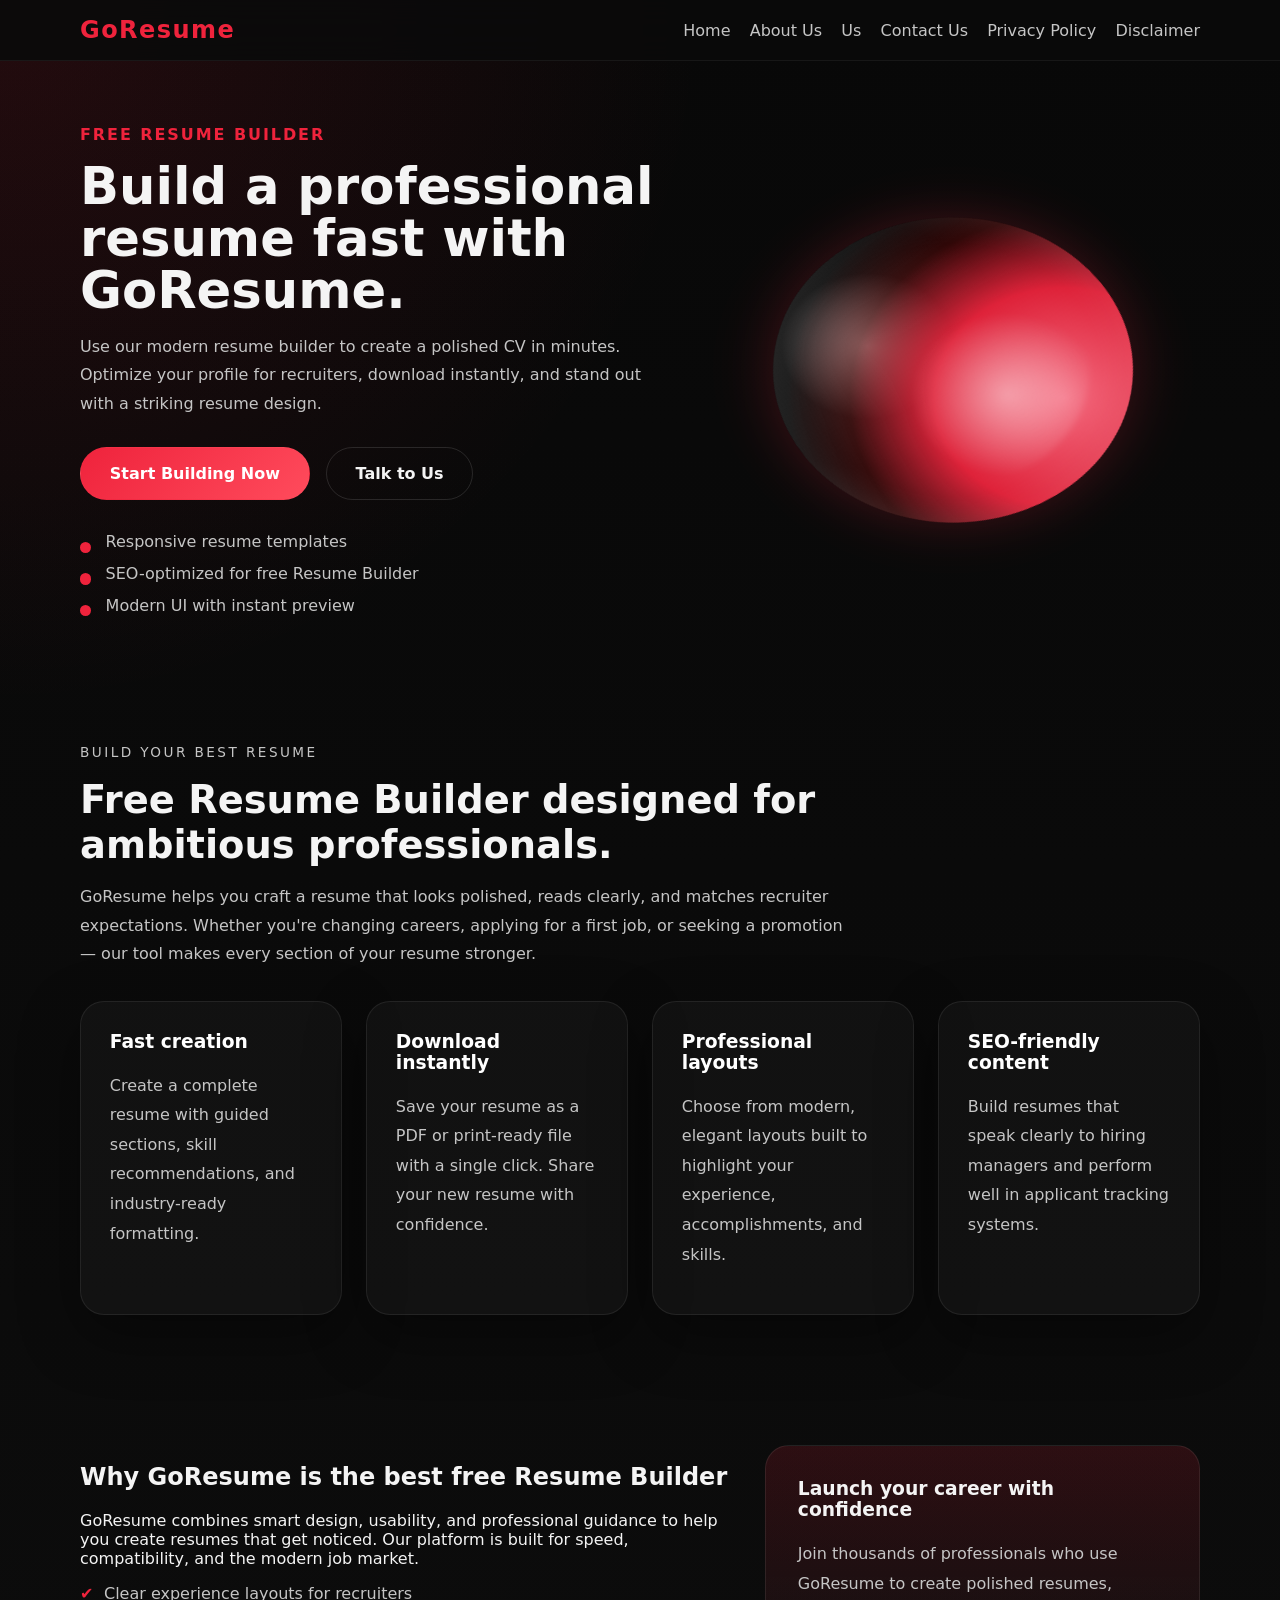
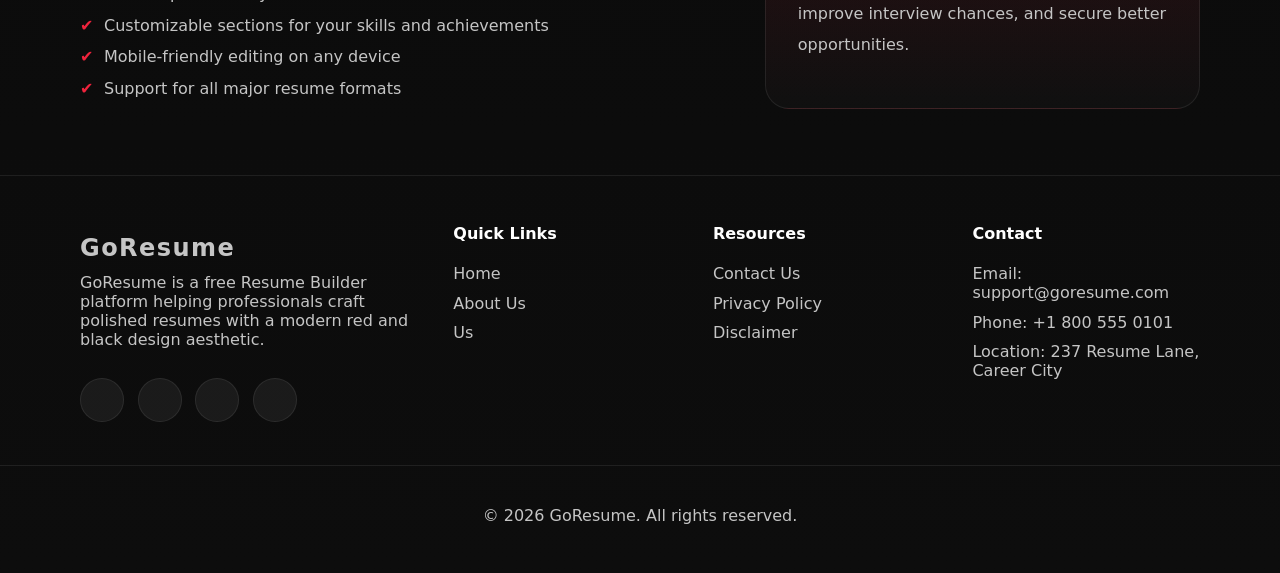
==== index.html @ 2c6f9b7a "Add GoResume website pages and styles for GitHub Pages deployment" ====
<!DOCTYPE html>
<html lang="en">
<head>
  <meta charset="UTF-8" />
  <meta name="viewport" content="width=device-width, initial-scale=1.0" />
  <title>GoResume – Free Resume Builder | Modern Resume Creator</title>
  <meta name="description" content="GoResume is a free Resume Builder offering a modern, responsive resume creation experience. Build professional resumes online with easy templates and instant export." />
  <link rel="stylesheet" href="styles.css" />
</head>
<body>
  <header class="site-header">
    <div class="container header-inner">
      <a href="index.html" class="brand">GoResume</a>
      <nav class="site-nav" aria-label="Primary navigation">
        <a href="index.html">Home</a>
        <a href="about.html">About Us</a>
        <a href="us.html">Us</a>
        <a href="contact.html">Contact Us</a>
        <a href="privacy-policy.html">Privacy Policy</a>
        <a href="disclaimer.html">Disclaimer</a>
      </nav>
      <button class="nav-toggle" aria-label="Toggle navigation" aria-expanded="false">Menu</button>
    </div>
  </header>

  <main>
    <section class="hero-section">
      <div class="container hero-grid">
        <div class="hero-copy">
          <span class="eyebrow">Free Resume Builder</span>
          <h1>Build a professional resume fast with GoResume.</h1>
          <p>Use our modern resume builder to create a polished CV in minutes. Optimize your profile for recruiters, download instantly, and stand out with a striking resume design.</p>
          <div class="hero-actions">
            <a href="#resume-tool" class="btn btn-primary">Start Building Now</a>
            <a href="contact.html" class="btn btn-secondary">Talk to Us</a>
          </div>
          <ul class="hero-features">
            <li>Responsive resume templates</li>
            <li>SEO-optimized for free Resume Builder</li>
            <li>Modern UI with instant preview</li>
          </ul>
        </div>
        <div class="hero-visual">
          <div class="sphere" aria-hidden="true"></div>
        </div>
      </div>
    </section>

    <section id="resume-tool" class="content-section">
      <div class="container">
        <div class="section-intro">
          <p class="section-label">Build your best resume</p>
          <h2>Free Resume Builder designed for ambitious professionals.</h2>
          <p>GoResume helps you craft a resume that looks polished, reads clearly, and matches recruiter expectations. Whether you're changing careers, applying for a first job, or seeking a promotion — our tool makes every section of your resume stronger.</p>
        </div>
        <div class="feature-grid">
          <article class="feature-card">
            <h3>Fast creation</h3>
            <p>Create a complete resume with guided sections, skill recommendations, and industry-ready formatting.</p>
          </article>
          <article class="feature-card">
            <h3>Download instantly</h3>
            <p>Save your resume as a PDF or print-ready file with a single click. Share your new resume with confidence.</p>
          </article>
          <article class="feature-card">
            <h3>Professional layouts</h3>
            <p>Choose from modern, elegant layouts built to highlight your experience, accomplishments, and skills.</p>
          </article>
          <article class="feature-card">
            <h3>SEO-friendly content</h3>
            <p>Build resumes that speak clearly to hiring managers and perform well in applicant tracking systems.</p>
          </article>
        </div>
      </div>
    </section>

    <section class="home-content content-section">
      <div class="container">
        <div class="two-column">
          <div>
            <h2>Why GoResume is the best free Resume Builder</h2>
            <p>GoResume combines smart design, usability, and professional guidance to help you create resumes that get noticed. Our platform is built for speed, compatibility, and the modern job market.</p>
            <ul>
              <li>Clear experience layouts for recruiters</li>
              <li>Customizable sections for your skills and achievements</li>
              <li>Mobile-friendly editing on any device</li>
              <li>Support for all major resume formats</li>
            </ul>
          </div>
          <div class="stat-box">
            <h3>Launch your career with confidence</h3>
            <p>Join thousands of professionals who use GoResume to create polished resumes, improve interview chances, and secure better opportunities.</p>
          </div>
        </div>
      </div>
    </section>
  </main>

  <footer class="site-footer">
    <div class="container footer-grid">
      <div class="footer-col about-col">
        <a href="index.html" class="footer-logo">GoResume</a>
        <p>GoResume is a free Resume Builder platform helping professionals craft polished resumes with a modern red and black design aesthetic.</p>
        <div class="social-links">
          <a href="#" class="social-icon facebook" aria-label="Facebook"></a>
          <a href="#" class="social-icon twitter" aria-label="Twitter"></a>
          <a href="#" class="social-icon linkedin" aria-label="LinkedIn"></a>
          <a href="#" class="social-icon instagram" aria-label="Instagram"></a>
        </div>
      </div>
      <div class="footer-col">
        <h4>Quick Links</h4>
        <a href="index.html">Home</a>
        <a href="about.html">About Us</a>
        <a href="us.html">Us</a>
      </div>
      <div class="footer-col">
        <h4>Resources</h4>
        <a href="contact.html">Contact Us</a>
        <a href="privacy-policy.html">Privacy Policy</a>
        <a href="disclaimer.html">Disclaimer</a>
      </div>
      <div class="footer-col">
        <h4>Contact</h4>
        <p>Email: support@goresume.com</p>
        <p>Phone: +1 800 555 0101</p>
        <p>Location: 237 Resume Lane, Career City</p>
      </div>
    </div>
    <div class="footer-bottom">
      <p>&copy; 2026 GoResume. All rights reserved.</p>
    </div>
  </footer>

  <script src="script.js"></script>
</body>
</html>
---- styles.css ----
/* Global styles */
:root {
  color-scheme: dark;
  --bg: #070606;
  --surface: #121212;
  --surface-strong: #1a1a1a;
  --text: #f4f4f4;
  --muted: #c5c5c5;
  --red: #ef233c;
  --red-soft: #ba1a2f;
  --border: rgba(255,255,255,0.08);
  --shadow: 0 20px 60px rgba(0,0,0,0.4);
}

* {
  box-sizing: border-box;
}

html, body {
  margin: 0;
  min-height: 100%;
  scroll-behavior: smooth;
  background: radial-gradient(circle at top left, rgba(239,35,60,0.12), transparent 28%), linear-gradient(180deg, #080808 0%, #0d0d0d 100%);
  color: var(--text);
  font-family: Inter, ui-sans-serif, system-ui, -apple-system, BlinkMacSystemFont, "Segoe UI", sans-serif;
}

img, svg {
  max-width: 100%;
}

a {
  color: inherit;
  text-decoration: none;
}

button, input, textarea {
  font: inherit;
}

.container {
  width: min(1120px, calc(100% - 2rem));
  margin: 0 auto;
}

.site-header {
  position: sticky;
  top: 0;
  z-index: 20;
  backdrop-filter: blur(18px);
  background: rgba(10, 10, 10, 0.9);
  border-bottom: 1px solid rgba(255,255,255,0.06);
}

.header-inner {
  display: flex;
  align-items: center;
  justify-content: space-between;
  gap: 1rem;
  padding: 1rem 0;
}

.brand, .footer-logo {
  font-size: 1.5rem;
  font-weight: 700;
  letter-spacing: 0.06em;
  color: var(--red);
}

.site-nav {
  display: flex;
  flex-wrap: wrap;
  gap: 1.2rem;
}

.site-nav a {
  color: var(--muted);
  transition: color 0.2s ease, transform 0.2s ease;
}

.site-nav a:hover {
  color: var(--text);
  transform: translateY(-1px);
}

.nav-toggle {
  display: none;
  background: none;
  border: 1px solid rgba(255,255,255,0.12);
  color: var(--text);
  padding: 0.7rem 1rem;
  border-radius: 999px;
  cursor: pointer;
}

.hero-section {
  padding: 4rem 0 3rem;
}

.hero-grid {
  display: grid;
  grid-template-columns: 1.2fr 1fr;
  gap: 2rem;
  align-items: center;
}

.hero-copy {
  max-width: 620px;
}

.eyebrow {
  display: inline-flex;
  align-items: center;
  gap: 0.5rem;
  color: var(--red);
  font-weight: 700;
  text-transform: uppercase;
  letter-spacing: 0.12em;
  margin-bottom: 1rem;
}

.hero-copy h1 {
  font-size: clamp(2.6rem, 4vw, 4rem);
  line-height: 1.02;
  margin: 0 0 1rem;
}

.hero-copy p {
  max-width: 43rem;
  margin: 0 0 1.75rem;
  color: var(--muted);
  line-height: 1.8;
}

.hero-actions {
  display: flex;
  flex-wrap: wrap;
  gap: 1rem;
  margin-bottom: 2rem;
}

.btn {
  display: inline-flex;
  align-items: center;
  justify-content: center;
  padding: 1rem 1.8rem;
  border-radius: 999px;
  border: 1px solid transparent;
  transition: transform 0.2s ease, background-color 0.2s ease, border-color 0.2s ease;
  font-weight: 600;
}

.btn:hover {
  transform: translateY(-2px);
}

.btn-primary {
  background: linear-gradient(135deg, var(--red), #ff4b5c);
  color: #fff;
}

.btn-secondary {
  background: transparent;
  color: var(--text);
  border-color: rgba(255,255,255,0.12);
}

.hero-features {
  display: grid;
  gap: 0.8rem;
  color: var(--muted);
  list-style: none;
  padding: 0;
  margin: 0;
}

.hero-features li {
  position: relative;
  padding-left: 1.6rem;
}

.hero-features li::before {
  content: "";
  position: absolute;
  left: 0;
  top: 0.6rem;
  width: 0.7rem;
  height: 0.7rem;
  background: var(--red);
  border-radius: 50%;
}

.hero-visual {
  display: grid;
  place-items: center;
}

.sphere {
  width: min(360px, 70vw);
  aspect-ratio: 1 / 1;
  border-radius: 50%;
  background: radial-gradient(circle at 30% 25%, rgba(255,112,133,0.95), rgba(239,35,60,0.92) 35%, rgba(101,0,0,0.4) 58%, transparent 75%), radial-gradient(circle at 65% 70%, rgba(255,233,233,0.6), rgba(255,255,255,0.06) 25%, transparent 42%), linear-gradient(180deg, rgba(255,255,255,0.08), rgba(0,0,0,0.1));
  box-shadow: 0 0 60px rgba(239,35,60,0.24), inset 0 0 40px rgba(255,255,255,0.1);
  transform: rotateX(32deg) rotateY(0deg) rotateZ(145deg);
  animation: spin 14s linear infinite;
  position: relative;
}

.sphere::after {
  content: "";
  position: absolute;
  inset: 12%;
  border-radius: 50%;
  background: radial-gradient(circle at 40% 30%, rgba(255,255,255,0.45), transparent 38%);
  filter: blur(3px);
}

@keyframes spin {
  to {
    transform: rotateX(32deg) rotateY(360deg) rotateZ(145deg);
  }
}

.content-section {
  padding: 4rem 0;
}

.section-intro {
  max-width: 770px;
  margin-bottom: 2rem;
}

.section-label {
  color: var(--red);
  text-transform: uppercase;
  letter-spacing: 0.18em;
  font-size: 0.85rem;
  margin-bottom: 0.75rem;
  display: inline-block;
}

.section-intro h2 {
  font-size: clamp(2rem, 3vw, 2.8rem);
  margin: 0 0 1rem;
}

.section-intro p {
  color: var(--muted);
  line-height: 1.8;
}

.feature-grid {
  display: grid;
  grid-template-columns: repeat(auto-fit, minmax(220px, 1fr));
  gap: 1.5rem;
}

.feature-card {
  padding: 1.8rem;
  background: rgba(255,255,255,0.03);
  border: 1px solid rgba(255,255,255,0.08);
  border-radius: 24px;
  box-shadow: var(--shadow);
}

.feature-card h3 {
  margin-top: 0;
  color: #fff;
}

.feature-card p {
  color: var(--muted);
  line-height: 1.85;
}

.home-content .two-column {
  display: grid;
  grid-template-columns: 1.2fr 0.8fr;
  gap: 2rem;
  align-items: center;
}

.home-content ul {
  list-style: none;
  padding: 0;
  margin: 1rem 0 0;
  color: var(--muted);
}

.home-content li {
  margin-bottom: 0.8rem;
  position: relative;
  padding-left: 1.5rem;
}

.home-content li::before {
  content: "✔";
  position: absolute;
  left: 0;
  top: 0;
  color: var(--red);
}

.stat-box {
  padding: 2rem;
  background: linear-gradient(180deg, rgba(239,35,60,0.15), rgba(255,255,255,0.02));
  border: 1px solid rgba(255,255,255,0.08);
  border-radius: 24px;
}

.stat-box h3 {
  margin-top: 0;
}

.stat-box p {
  color: var(--muted);
  line-height: 1.9;
}

.page-hero {
  padding: 4.5rem 0 3rem;
  background: radial-gradient(circle at top right, rgba(239,35,60,0.12), transparent 35%), linear-gradient(180deg, #090909 0%, #0f0f0f 100%);
}

.page-hero h1 {
  font-size: clamp(2.6rem, 4vw, 3.6rem);
  margin: 0 0 1rem;
}

.page-hero p {
  max-width: 42rem;
  color: var(--muted);
  line-height: 1.8;
}

.about-grid, .contact-grid {
  display: grid;
  gap: 2rem;
}

.about-grid {
  grid-template-columns: 1fr 1fr;
}

.about-grid h3,
.contact-info h2,
.policy-content h2 {
  margin-top: 0;
  color: #fff;
}

.about-story,
.policy-content div {
  margin-top: 2rem;
}

.contact-section {
  padding-bottom: 5rem;
}

.contact-grid {
  grid-template-columns: 1.1fr 0.9fr;
}

.contact-form {
  display: grid;
  gap: 1rem;
  background: rgba(255,255,255,0.03);
  border: 1px solid rgba(255,255,255,0.08);
  padding: 2rem;
  border-radius: 24px;
}

.contact-form label {
  display: grid;
  gap: 0.5rem;
  font-size: 0.95rem;
  color: var(--muted);
}

.contact-form input,
.contact-form textarea {
  width: 100%;
  border: 1px solid rgba(255,255,255,0.12);
  background: rgba(255,255,255,0.04);
  color: var(--text);
  border-radius: 16px;
  padding: 0.95rem 1rem;
  outline: none;
  transition: border-color 0.2s ease, background-color 0.2s ease;
}

.contact-form input:focus,
.contact-form textarea:focus {
  border-color: var(--red);
  background: rgba(255,255,255,0.08);
}

.site-footer {
  padding: 3rem 0 2rem;
  border-top: 1px solid rgba(255,255,255,0.08);
}

.footer-grid {
  display: grid;
  grid-template-columns: 1.5fr 1fr 1fr 1fr;
  gap: 2rem;
}

.footer-col h4 {
  margin-top: 0;
  color: #fff;
}

.footer-col p,
.footer-col a {
  color: var(--muted);
  display: block;
  margin: 0.65rem 0;
}

.footer-col a:hover {
  color: #fff;
}

.footer-bottom {
  margin-top: 2rem;
  border-top: 1px solid rgba(255,255,255,0.08);
  padding-top: 1.5rem;
  color: var(--muted);
  text-align: center;
}

.social-links {
  display: flex;
  gap: 0.85rem;
  margin-top: 1.2rem;
}

.social-icon {
  display: inline-flex;
  width: 44px;
  height: 44px;
  border-radius: 50%;
  background: rgba(255,255,255,0.06);
  border: 1px solid rgba(255,255,255,0.08);
  transition: transform 0.2s ease, background-color 0.2s ease, box-shadow 0.2s ease;
}

.social-icon:hover {
  transform: translateY(-2px);
  box-shadow: 0 12px 30px rgba(239,35,60,0.25);
}

.social-icon::before {
  content: "";
  width: 16px;
  height: 16px;
  margin: auto;
  background-size: cover;
  background-repeat: no-repeat;
}

.social-icon.facebook:hover {
  background: #1877f2;
}

.social-icon.twitter:hover {
  background: #1da1f2;
}

.social-icon.linkedin:hover {
  background: #0077b5;
}

.social-icon.instagram:hover {
  background: radial-gradient(circle at 30% 30%, #feda75, #d6249f 40%, #285aeb 70%);
}

.social-icon.facebook::before {
  background-image: url('data:image/svg+xml;utf8,<svg xmlns="http://www.w3.org/2000/svg" viewBox="0 0 24 24" fill="white"><path d="M22.675 0h-21.35C.6 0 .002.6.002 1.338v21.324C.002 23.4.6 24 1.325 24h11.495v-9.294H9.692v-3.622h3.128V8.413c0-3.1 1.892-4.788 4.658-4.788 1.325 0 2.463.099 2.795.143v3.24l-1.918.001c-1.504 0-1.796.715-1.796 1.763v2.312h3.59l-.467 3.622h-3.123V24h6.116C23.4 24 24 23.4 24 22.662V1.338C24 .6 23.4 0 22.675 0z"/></svg>');
}

.social-icon.twitter::before {
  background-image: url('data:image/svg+xml;utf8,<svg xmlns="http://www.w3.org/2000/svg" viewBox="0 0 24 24" fill="white"><path d="M24 4.557a9.83 9.83 0 0 1-2.828.775 4.932 4.932 0 0 0 2.165-2.724 9.865 9.865 0 0 1-3.127 1.195 4.916 4.916 0 0 0-8.38 4.482A13.941 13.941 0 0 1 1.671 3.149a4.916 4.916 0 0 0 1.523 6.563 4.898 4.898 0 0 1-2.229-.616c-.054 2.281 1.581 4.415 3.949 4.89a4.935 4.935 0 0 1-2.224.084 4.918 4.918 0 0 0 4.59 3.417A9.867 9.867 0 0 1 0 21.543a13.94 13.94 0 0 0 7.548 2.212c9.058 0 14.01-7.513 14.01-14.01 0-.213-.005-.425-.014-.636A10.012 10.012 0 0 0 24 4.557z"/></svg>');
}

.social-icon.linkedin::before {
  background-image: url('data:image/svg+xml;utf8,<svg xmlns="http://www.w3.org/2000/svg" viewBox="0 0 24 24" fill="white"><path d="M22.23 0H1.771C.792 0 0 .774 0 1.729v20.542C0 23.225.792 24 1.771 24H22.23C23.206 24 24 23.225 24 22.271V1.729C24 .774 23.206 0 22.23 0ZM7.082 20.452H3.56V9h3.522v11.452ZM5.32 7.433a2.042 2.042 0 1 1 0-4.083 2.042 2.042 0 0 1 0 4.083ZM20.452 20.452h-3.522v-5.607c0-1.337-.027-3.057-1.865-3.057-1.866 0-2.152 1.458-2.152 2.966v5.699h-3.522V9h3.384v1.561h.048c.471-.889 1.623-1.826 3.341-1.826 3.57 0 4.229 2.35 4.229 5.405v6.312Z"/></svg>');
}

.social-icon.instagram::before {
  background-image: url('data:image/svg+xml;utf8,<svg xmlns="http://www.w3.org/2000/svg" viewBox="0 0 24 24" fill="white"><path d="M12 2.163c3.204 0 3.584.012 4.85.07 1.17.054 1.98.24 2.438.403a4.92 4.92 0 0 1 1.675 1.094 4.92 4.92 0 0 1 1.094 1.675c.164.459.35 1.269.403 2.438.058 1.266.07 1.646.07 4.85s-.012 3.584-.07 4.85c-.054 1.17-.24 1.98-.403 2.438a4.92 4.92 0 0 1-1.094 1.675 4.92 4.92 0 0 1-1.675 1.094c-.459.164-1.269.35-2.438.403-1.266.058-1.646.07-4.85.07s-3.584-.012-4.85-.07c-1.17-.054-1.98-.24-2.438-.403a4.92 4.92 0 0 1-1.675-1.094 4.92 4.92 0 0 1-1.094-1.675c-.164-.459-.35-1.269-.403-2.438C2.175 15.747 2.163 15.367 2.163 12s.012-3.584.07-4.85c.054-1.17.24-1.98.403-2.438A4.92 4.92 0 0 1 3.73 3.037 4.92 4.92 0 0 1 5.405 1.943c.459-.164 1.269-.35 2.438-.403C8.416 2.175 8.796 2.163 12 2.163Zm0 1.838c-3.17 0-3.548.012-4.797.07-1.036.046-1.597.214-1.969.357a3.06 3.06 0 0 0-1.115.722 3.06 3.06 0 0 0-.722 1.115c-.143.372-.311.933-.357 1.969-.058 1.25-.07 1.628-.07 4.797s.012 3.548.07 4.797c.046 1.036.214 1.597.357 1.969.16.39.369.74.722 1.115.375.354.725.562 1.115.722.372.143.933.311 1.969.357 1.249.058 1.627.07 4.797.07s3.548-.012 4.797-.07c1.036-.046 1.597-.214 1.969-.357a3.06 3.06 0 0 0 1.115-.722 3.06 3.06 0 0 0 .722-1.115c.143-.372.311-.933.357-1.969.058-1.249.07-1.627.07-4.797s-.012-3.548-.07-4.797c-.046-1.036-.214-1.597-.357-1.969a3.06 3.06 0 0 0-.722-1.115 3.06 3.06 0 0 0-1.115-.722c-.372-.143-.933-.311-1.969-.357-1.249-.058-1.627-.07-4.797-.07Zm0 4.505a5.332 5.332 0 1 1 0 10.664 5.332 5.332 0 0 1 0-10.664Zm0 1.838a3.494 3.494 0 1 0 0 6.989 3.494 3.494 0 0 0 0-6.989Zm5.406-1.959a1.245 1.245 0 1 1 0 2.49 1.245 1.245 0 0 1 0-2.49Z"/></svg>');
}

.footer-col a {
  transition: color 0.2s ease, transform 0.2s ease;
}

.footer-col a:hover {
  transform: translateX(4px);
}

@media (max-width: 950px) {
  .footer-grid,
  .hero-grid,
  .about-grid,
  .contact-grid,
  .home-content .two-column {
    grid-template-columns: 1fr;
  }

  .hero-section,
  .page-hero,
  .content-section,
  .site-footer {
    padding-left: 0;
    padding-right: 0;
  }
}

@media (max-width: 780px) {
  .header-inner {
    flex-wrap: wrap;
    align-items: flex-start;
  }

  .site-nav {
    flex-direction: column;
    width: 100%;
    display: none;
    margin-top: 1rem;
  }

  .site-nav.active {
    display: flex;
  }

  .nav-toggle {
    display: inline-flex;
  }

  .hero-copy h1,
  .page-hero h1 {
    font-size: 2.6rem;
  }
}

@media (max-width: 540px) {
  .hero-copy h1 {
    font-size: 2.2rem;
  }

  .btn {
    width: 100%;
  }

  .social-links {
    justify-content: flex-start;
  }
}
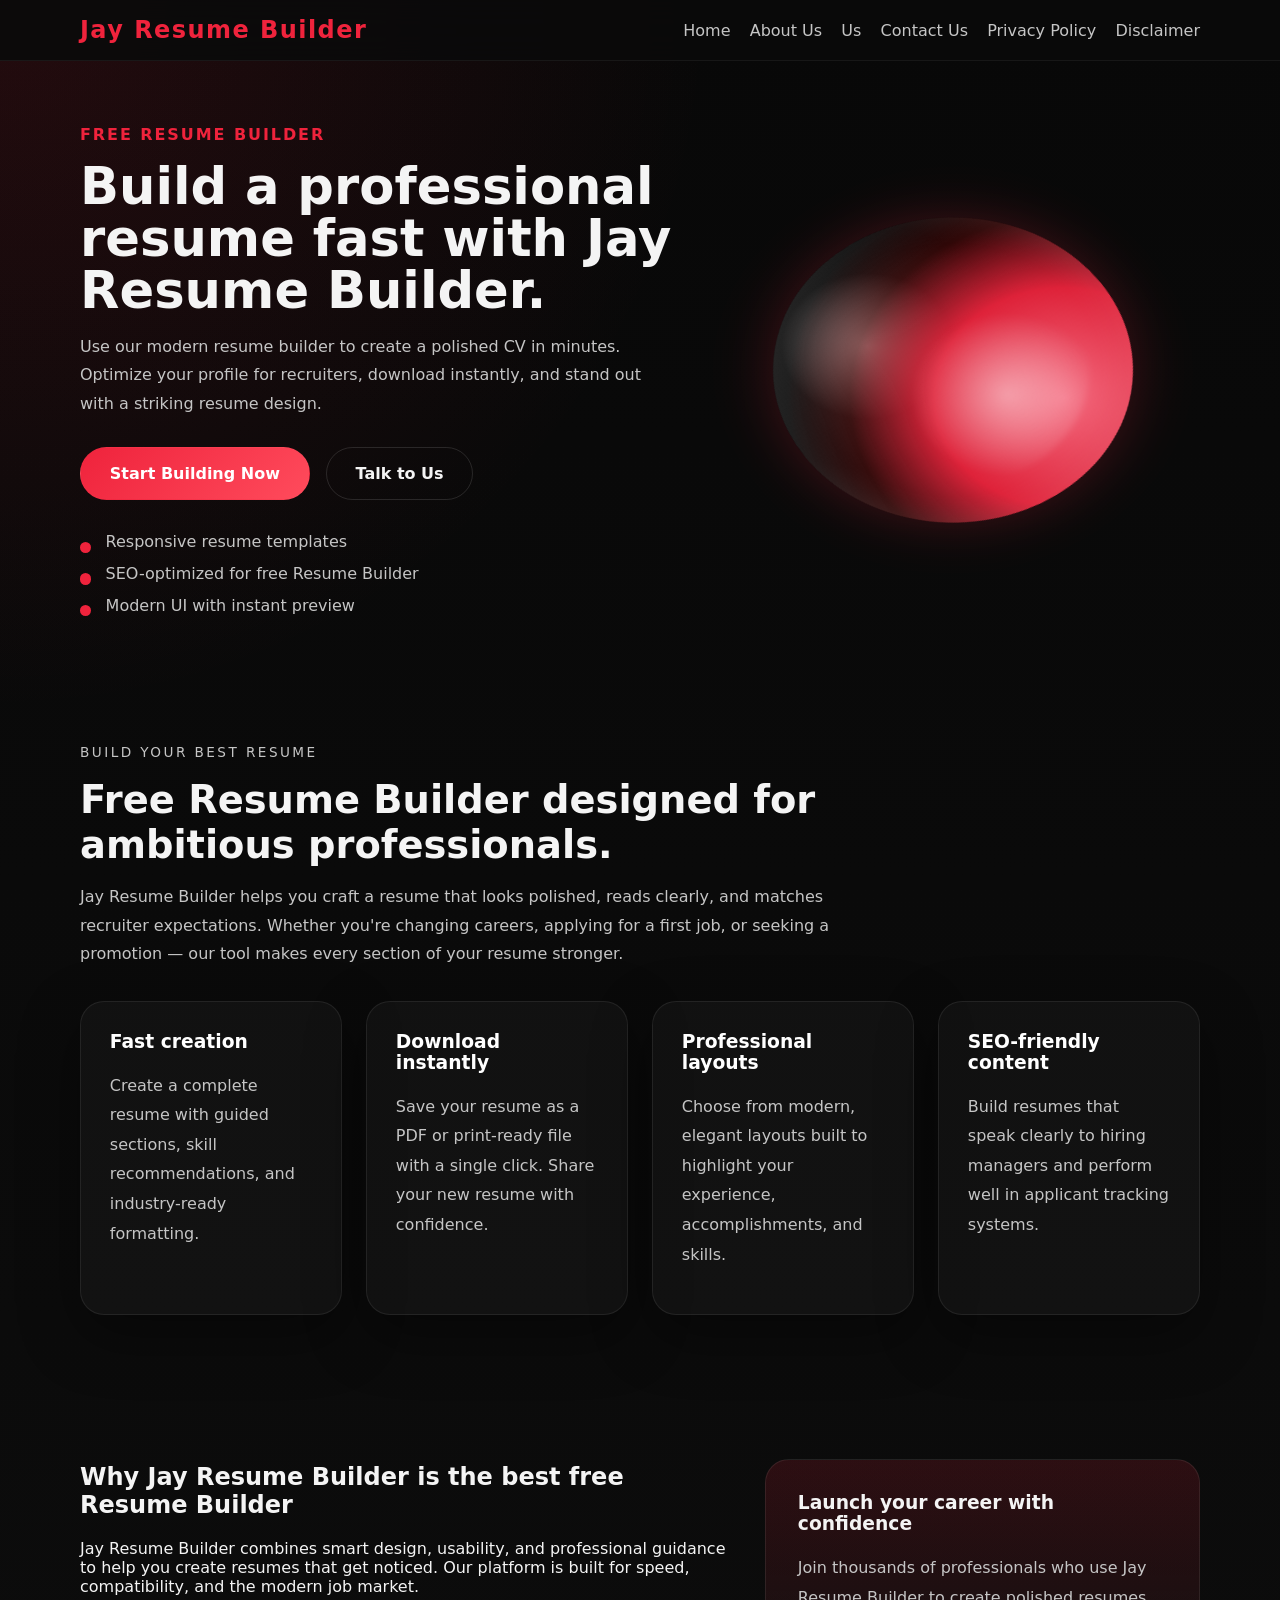
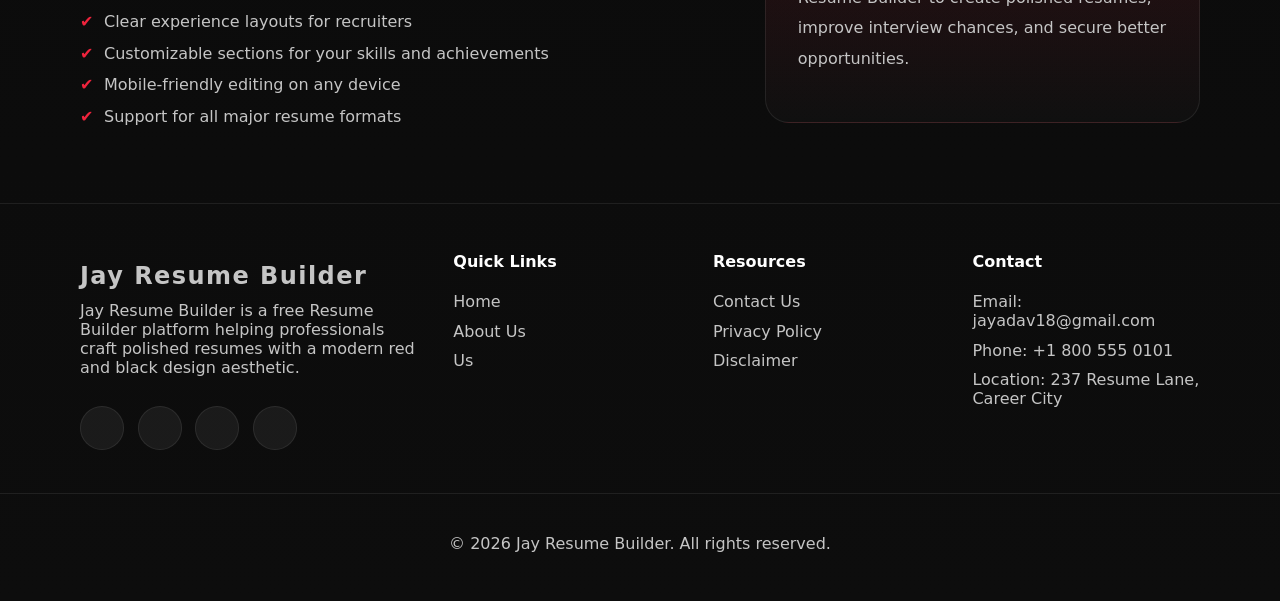
==== commit f671d9c1: "Update website name to Jay Resume Builder and use Gmail address" ====
--- a/index.html
+++ b/index.html
@@ -3,14 +3,14 @@
 <head>
   <meta charset="UTF-8" />
   <meta name="viewport" content="width=device-width, initial-scale=1.0" />
-  <title>GoResume – Free Resume Builder | Modern Resume Creator</title>
-  <meta name="description" content="GoResume is a free Resume Builder offering a modern, responsive resume creation experience. Build professional resumes online with easy templates and instant export." />
+  <title>Jay Resume Builder – Free Resume Builder | Modern Resume Creator</title>
+  <meta name="description" content="Jay Resume Builder is a free Resume Builder offering a modern, responsive resume creation experience. Build professional resumes online with easy templates and instant export." />
   <link rel="stylesheet" href="styles.css" />
 </head>
 <body>
   <header class="site-header">
     <div class="container header-inner">
-      <a href="index.html" class="brand">GoResume</a>
+      <a href="index.html" class="brand">Jay Resume Builder</a>
       <nav class="site-nav" aria-label="Primary navigation">
         <a href="index.html">Home</a>
         <a href="about.html">About Us</a>
@@ -28,10 +28,10 @@
       <div class="container hero-grid">
         <div class="hero-copy">
           <span class="eyebrow">Free Resume Builder</span>
-          <h1>Build a professional resume fast with GoResume.</h1>
+          <h1>Build a professional resume fast with Jay Resume Builder.</h1>
           <p>Use our modern resume builder to create a polished CV in minutes. Optimize your profile for recruiters, download instantly, and stand out with a striking resume design.</p>
           <div class="hero-actions">
-            <a href="#resume-tool" class="btn btn-primary">Start Building Now</a>
+            <a href="index.html#resume-tool" class="btn btn-primary" id="start-builder-btn">Start Building Now</a>
             <a href="contact.html" class="btn btn-secondary">Talk to Us</a>
           </div>
           <ul class="hero-features">
@@ -51,7 +51,7 @@
         <div class="section-intro">
           <p class="section-label">Build your best resume</p>
           <h2>Free Resume Builder designed for ambitious professionals.</h2>
-          <p>GoResume helps you craft a resume that looks polished, reads clearly, and matches recruiter expectations. Whether you're changing careers, applying for a first job, or seeking a promotion — our tool makes every section of your resume stronger.</p>
+          <p>Jay Resume Builder helps you craft a resume that looks polished, reads clearly, and matches recruiter expectations. Whether you're changing careers, applying for a first job, or seeking a promotion — our tool makes every section of your resume stronger.</p>
         </div>
         <div class="feature-grid">
           <article class="feature-card">
@@ -78,8 +78,8 @@
       <div class="container">
         <div class="two-column">
           <div>
-            <h2>Why GoResume is the best free Resume Builder</h2>
-            <p>GoResume combines smart design, usability, and professional guidance to help you create resumes that get noticed. Our platform is built for speed, compatibility, and the modern job market.</p>
+            <h2>Why Jay Resume Builder is the best free Resume Builder</h2>
+            <p>Jay Resume Builder combines smart design, usability, and professional guidance to help you create resumes that get noticed. Our platform is built for speed, compatibility, and the modern job market.</p>
             <ul>
               <li>Clear experience layouts for recruiters</li>
               <li>Customizable sections for your skills and achievements</li>
@@ -89,7 +89,7 @@
           </div>
           <div class="stat-box">
             <h3>Launch your career with confidence</h3>
-            <p>Join thousands of professionals who use GoResume to create polished resumes, improve interview chances, and secure better opportunities.</p>
+            <p>Join thousands of professionals who use Jay Resume Builder to create polished resumes, improve interview chances, and secure better opportunities.</p>
           </div>
         </div>
       </div>
@@ -99,8 +99,8 @@
   <footer class="site-footer">
     <div class="container footer-grid">
       <div class="footer-col about-col">
-        <a href="index.html" class="footer-logo">GoResume</a>
-        <p>GoResume is a free Resume Builder platform helping professionals craft polished resumes with a modern red and black design aesthetic.</p>
+        <a href="index.html" class="footer-logo">Jay Resume Builder</a>
+        <p>Jay Resume Builder is a free Resume Builder platform helping professionals craft polished resumes with a modern red and black design aesthetic.</p>
         <div class="social-links">
           <a href="#" class="social-icon facebook" aria-label="Facebook"></a>
           <a href="#" class="social-icon twitter" aria-label="Twitter"></a>
@@ -122,13 +122,13 @@
       </div>
       <div class="footer-col">
         <h4>Contact</h4>
-        <p>Email: support@goresume.com</p>
+        <p>Email: jayadav18@gmail.com</p>
         <p>Phone: +1 800 555 0101</p>
         <p>Location: 237 Resume Lane, Career City</p>
       </div>
     </div>
     <div class="footer-bottom">
-      <p>&copy; 2026 GoResume. All rights reserved.</p>
+      <p>&copy; 2026 Jay Resume Builder. All rights reserved.</p>
     </div>
   </footer>
 
